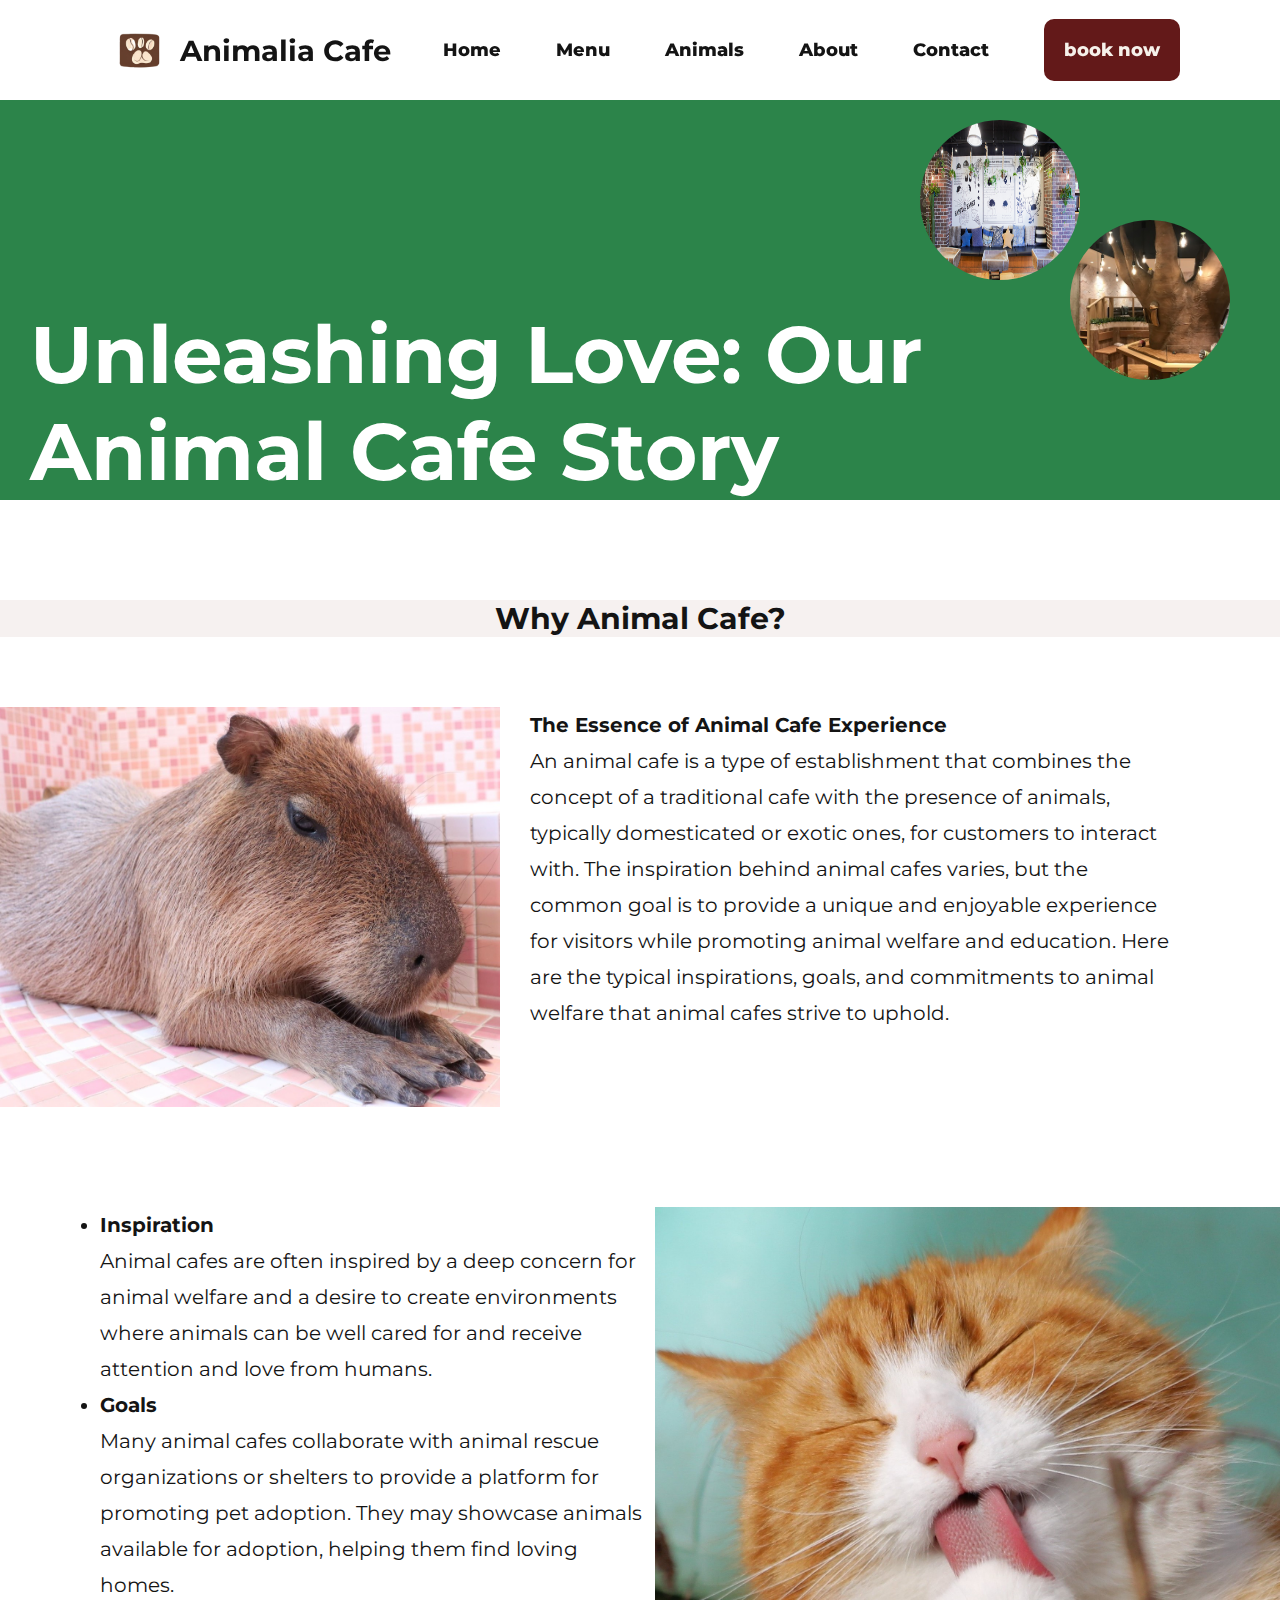
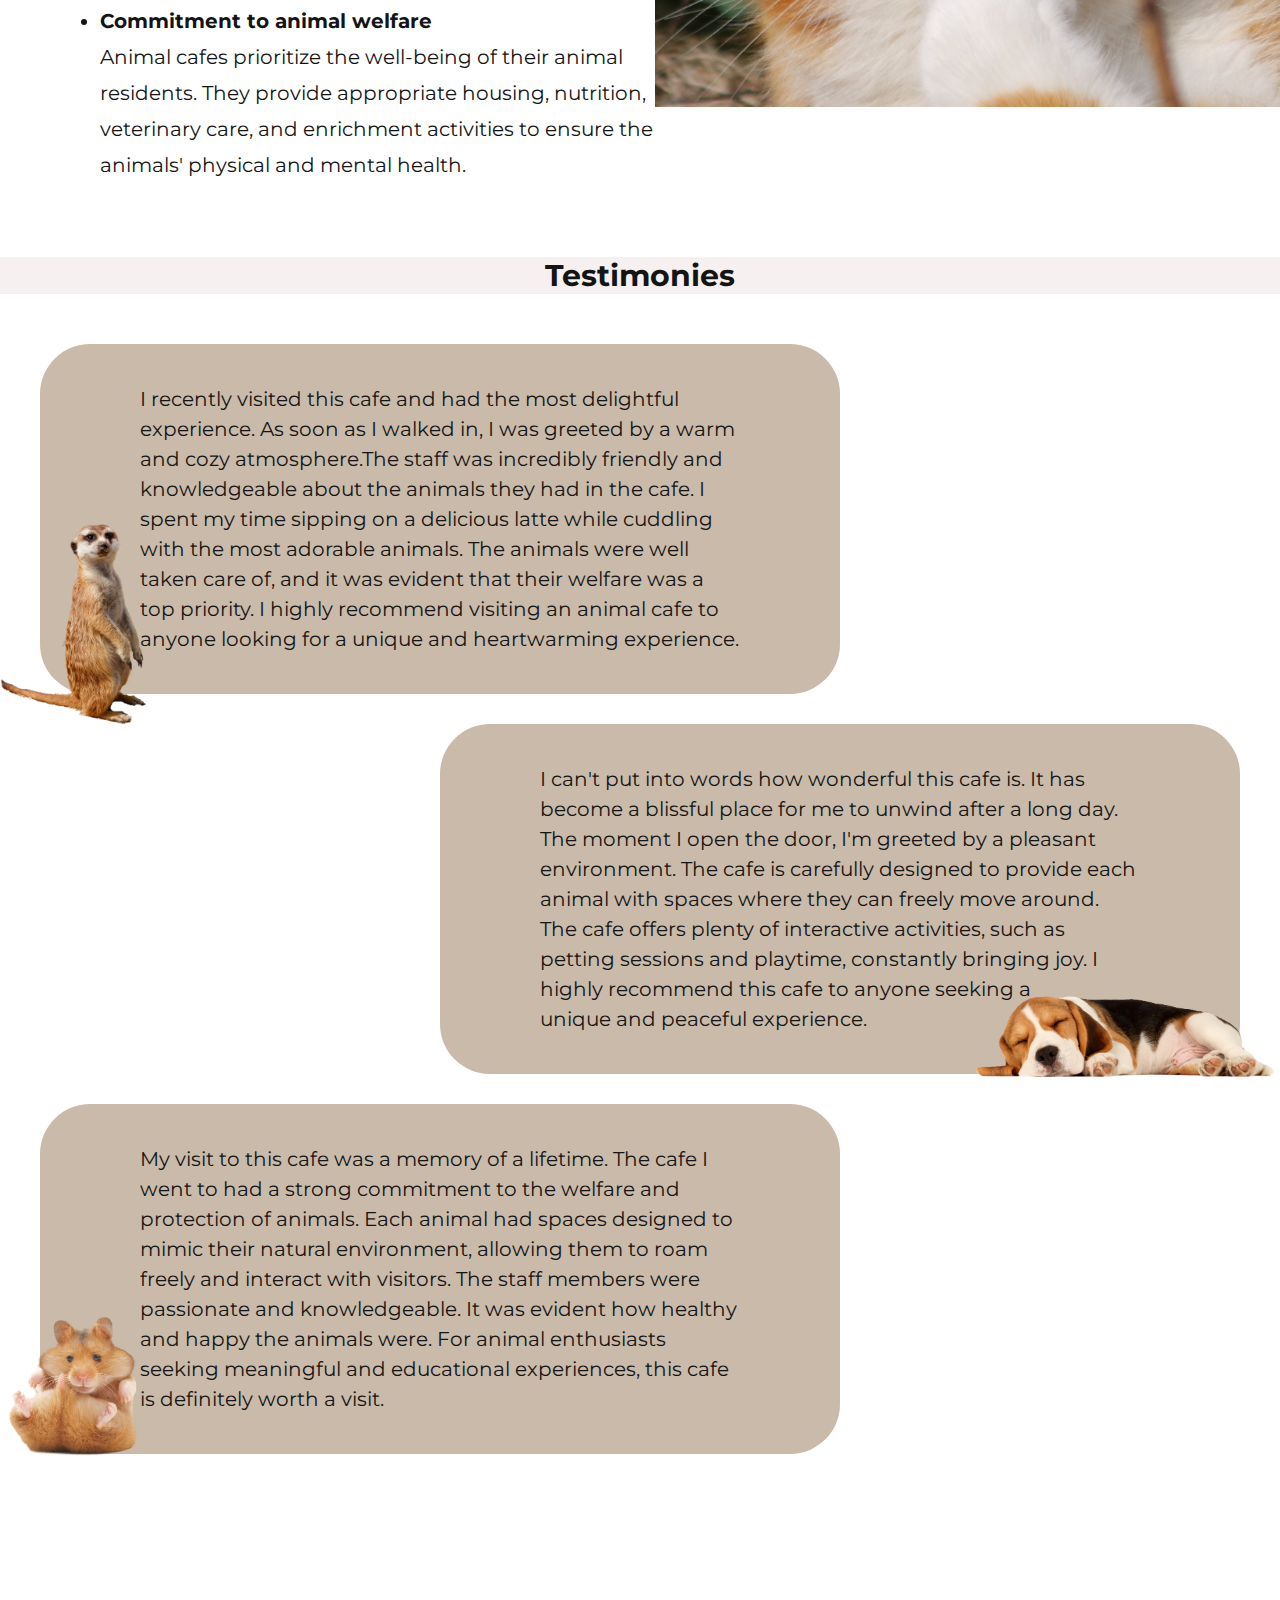
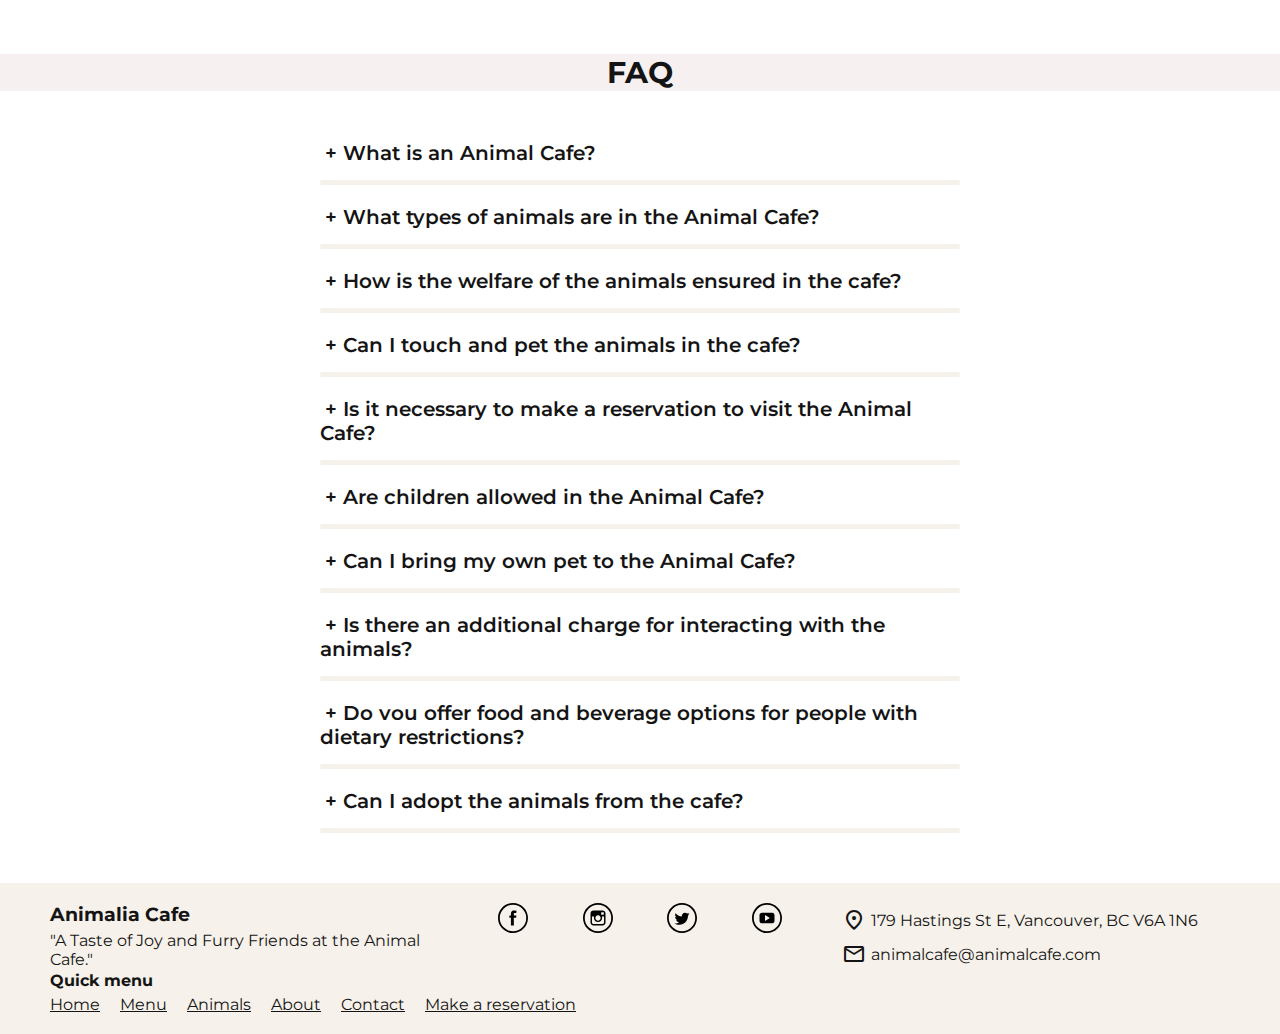
==== pages/about.html @ f8567a12 "Setting up repo" ====
<!DOCTYPE html>
<html lang="en">

<head>
    <meta charset="UTF-8">
    <meta http-equiv="X-UA-Compatible" content="IE=edge">
    <meta name="viewport" content="width=device-width, initial-scale=1.0">
    <title>Animal Cafe</title>
    <link rel="stylesheet" href="../css/styles.css">
    <link rel="icon" href="../imgs/iconlogo.png">
    <link rel="stylesheet"
        href="https://fonts.googleapis.com/css2?family=Material+Symbols+Outlined:opsz,wght,FILL,GRAD@20..48,100..700,0..1,-50..200" />
</head>

<body>
    <!-- MENU -->
    <nav>
        <div class="menu-container">
            <div class="menu-logo">
                <img class="logo-icon" src="../imgs/iconlogo.png">
                <h3>Animalia Cafe</h3>
            </div>
            <div class="menu-list">
                <div class="menu-item" id="menu-1"><a href="../index.html">Home</a></div>
                <div class="menu-item" id="menu-2"><a href="menu.html">Menu</a></div>
                <div class="menu-item" id="menu-2"><a href="animals.html">Animals</a></div>
                <div class="menu-item" id="menu-3"><a href="about.html">About</a></div>
                <div class="menu-item" id="menu-4"><a href="contact.html">Contact</a></div>
                <div class="menu-item" id="menu-5"><a href="contact.html">book now</a></div>
            </div>
        </div>
    </nav>
    <!-- ABOUT HEADER-->
    <section class="header-container">
        <h1 class="about-title">Unleashing Love: Our Animal Cafe Story</h1>
        <img class="banner-img left" src="../imgs/place1.jpg" alt="This is a picture of an our cafe's room to interact with dogs, cats, and rabbits.">
        <img class="banner-img right" src="../imgs/place2.jpg" alt="this is a picture of another our cafe's room to interact with other animals like birds.">
    </section>

    <h3 class="story-title">Why Animal Cafe?</h3>
    <article class="story-container con1">
        <img class="story-img img1" src="../imgs/capybara-story.jpg" alt="This is a picture of a relaxed capybara in pink-colored room.">
        <p class="story-text text1">
            <strong> The Essence of Animal Cafe Experience</strong><br>
            An animal cafe is a type of establishment that combines the concept of a traditional cafe
            with the presence of animals, typically domesticated or exotic ones, for customers to
            interact with. The inspiration behind animal cafes varies, but the common goal is
            to provide a unique and enjoyable experience for visitors while promoting animal
            welfare and education. Here are the typical inspirations, goals, and commitments
            to animal welfare that animal cafes strive to uphold.
        </p>
    </article>
    <article class="story-container con2">
        <ul class="story-text text2">
            <li><strong>Inspiration</strong><br>
            Animal cafes are often inspired by a deep concern for animal
            welfare and a desire to create environments where animals can be well cared
            for and receive attention and love from humans.</li>
            <li><strong>Goals</strong><br>
            Many animal cafes collaborate with animal rescue
            organizations or shelters to provide a platform for promoting pet adoption.
            They may showcase animals available for adoption, helping them find loving homes.</li>
            <li><strong>Commitment to animal welfare</strong><br>
            Animal cafes prioritize the well-being of
            their animal residents. They provide appropriate housing, nutrition, veterinary
            care, and enrichment activities to ensure the animals' physical and mental health.</li>
        </ul>
        <img class="story-img img2" src="../imgs/cat-story.jpg" alt="This is a picture of a grooming cat.">
    </article>
    <!-- TESTIMONIES -->
    <h3 class="testimonies-title">Testimonies</h3>
    <section class="testimonies-container">
        <article class="testimonies left">
            <p>I recently visited this cafe and had the most delightful experience.
            As soon as I walked in, I was greeted by a warm and cozy atmosphere.The staff was incredibly
            friendly and knowledgeable about the animals they had in the cafe. I spent my time
            sipping on a delicious latte while cuddling with the most adorable animals.
            The animals were well taken care of, and it was evident that their welfare was a top priority.
            I highly recommend visiting an animal cafe to anyone looking for a unique and heartwarming experience.</p>
            <img src="../imgs/meerkat.png" class="animalspngs left" alt="This is an icon of a standing meerkat.">
        </article>
        <article class="testimonies right">
            <p>I can't put into words how wonderful this cafe is. It has become a blissful place for me to unwind 
            after a long day. The moment I open the door, I'm greeted by a pleasant environment. 
            The cafe is carefully designed to provide each animal with spaces where they can freely move around. 
            The cafe offers plenty of interactive activities, such as petting sessions and playtime, constantly 
            bringing joy. I highly recommend this cafe to anyone seeking a <br>unique and peaceful experience.</p>
            <img src="../imgs/beagle.png" class="animalspngs right" alt="This is an icon of a sleeping beagle.">
        </article>
        <article class="testimonies left">
            <p>My visit to this cafe was a memory of a lifetime. The cafe I went to had a strong commitment 
            to the welfare and protection of animals. Each animal had spaces designed to mimic their natural 
            environment, allowing them to roam freely and interact with visitors. The staff members were 
            passionate and knowledgeable. It was evident how healthy and happy the animals were. 
            For animal enthusiasts seeking meaningful and educational experiences, this cafe is definitely 
            worth a visit.</p>
            <img src="../imgs/hamster.png" class="animalspngs left" alt="This is an icon of a sitting hamster.">
        </article>
    </section>
    <!-- FAQ -->
    <h3 class="testimonies-title">FAQ</h3>
    <section class="faq-container">
        <div class="faq">
            <input class="faq-checkbox" type="checkbox" id="faq1">
            <label for="faq1" class="question">+ What is an Animal Cafe?</label>
            <div class="answer">
                <p>An Animal Cafe is a unique place where customers can enjoy food and drinks while interacting with animals in a safe and controlled environment.</p>
            </div>
        </div>
        <div class="faq">
            <input class="faq-checkbox" type="checkbox" id="faq2">
            <label for="faq2" class="question">+ What types of animals are in the Animal Cafe?</label>
            <div class="answer">
                <p>At the Animal Cafe, you can find a variety of charming animals, such as rabbits, dogs, cats, goats, and other furry and feathered companions.</p>
            </div>
        </div>
        <div class="faq">
            <input class="faq-checkbox" type="checkbox" id="faq3">
            <label for="faq3" class="question">+ How is the welfare of the animals ensured in the cafe?</label>
            <div class="answer">
                <p>We deeply care about the welfare of our resident animals. We have trained staff and follow strict guidelines to ensure they receive proper veterinary care, a balanced diet, and comfortable spaces to play and rest.</p>
            </div>
        </div>  
        <div class="faq">
            <input class="faq-checkbox" type="checkbox" id="faq4">
            <label for="faq4" class="question">+ Can I touch and pet the animals in the cafe?</label>
            <div class="answer">
                <p>Yes, we encourage our visitors to interact and enjoy contact with the animals in the cafe. However, proper behavior guidelines must always be followed to ensure the safety and well-being of the animals.</p>
            </div>
        </div>  
        <div class="faq">
            <input class="faq-checkbox" type="checkbox" id="faq5">
            <label for="faq5" class="question">+ Is it necessary to make a reservation to visit the Animal Cafe?</label>
            <div class="answer">
                <p>Although it is not mandatory to make a reservation, it is recommended, especially during peak periods. Reservations help us ensure there is enough space and time for all visitors to enjoy the experience.</p>
            </div>
        </div>  
        <div class="faq">
            <input class="faq-checkbox" type="checkbox" id="faq6">
            <label for="faq6" class="question">+ Are children allowed in the Animal Cafe?</label>
            <div class="answer">
                <p>Yes, children are welcome in the Animal Cafe. However, they must be supervised at all times to ensure they interact safely and respectfully with the animals.</p>
            </div>
        </div>   
        <div class="faq">
            <input class="faq-checkbox" type="checkbox" id="faq7">
            <label for="faq7" class="question">+ Can I bring my own pet to the Animal Cafe?</label>
            <div class="answer">
                <p>For the safety and well-being of our resident animals, additional pets are not allowed in the cafe. We want to ensure a comfortable and secure environment for all animals and visitors.</p>
            </div>
        </div>  
        <div class="faq">
            <input class="faq-checkbox" type="checkbox" id="faq8">
            <label for="faq8" class="question">+ Is there an additional charge for interacting with the animals?</label>
            <div class="answer">
                <p>No, the interaction with the animals is included in the overall cafe experience. However, some special activities may have an additional cost, such as animal training workshops or themed events.</p>
            </div>
        </div>  
        <div class="faq">
            <input class="faq-checkbox" type="checkbox" id="faq9">
            <label for="faq9" class="question">+ Do you offer food and beverage options for people with dietary restrictions?</label>
            <div class="answer">
                <p>Yes, we have food and beverage options that cater to various dietary restrictions, such as vegetarian, vegan, and gluten-free options. Let us know about your needs, and we will do our best to accommodate them.</p>
            </div>
        </div>  
        <div class="faq">
            <input class="faq-checkbox" type="checkbox" id="faq10">
            <label for="faq10" class="question">+ Can I adopt the animals from the cafe?</label>
            <div class="answer">
                <p>The adoption of the cafe's resident animals is not allowed. However, we can provide you with information about local shelters and animal rescue organizations if you're interested in adopting a pet.</p>
            </div>
        </div>  
    </section>
    <!-- FOOTER -->
    <footer>
        <div class="footer-container">
            <div class="footer-logo">
                <h3>Animalia Cafe</h3>
                <p>"A Taste of Joy and Furry Friends at the Animal Cafe."</p>
            </div>
            <div class="social-media">
                <a href="facebook.com"><img class="footer-img" src="../imgs/facebook-svgrepo-com.svg" alt="facebook icon"></a>
                <a href="instagram.com"><img class="footer-img" src="../imgs/instagram-svgrepo-com.svg" alt="instagram icon"></a>
                <a href="twitter.com"><img class="footer-img" src="../imgs/twitter-svgrepo-com.svg" alt="twitter icon"></a>
                <a href="youtube.com"><img class="footer-img" src="../imgs/youtube-svgrepo-com.svg" alt="youtube icon"></a>
            </div>
            <div class="contact-info">
                <div class="contact-item">
                    <span class="material-symbols-outlined">location_on</span>
                    <p>179 Hastings St E, Vancouver, BC V6A 1N6</p>
                </div>
                <div class="contact-item">
                    <span class="material-symbols-outlined">mail</span>
                    <p>animalcafe@animalcafe.com</p>
                </div>
            </div>
        </div>
        <div class="footer-2-container">
            <div class="footer-2">
                <h4 class="quick-menu">Quick menu</h4>
                <div class="short-menu">
                    <div class="short-item" id="short-1"><a class="footer-a" href="../index.html">Home</a></div>
                    <div class="short-item" id="short-2"><a class="footer-a" href="menu.html">Menu</a></div>
                    <div class="short-item" id="short-3"><a class="footer-a" href="animals.html">Animals</a></div>
                    <div class="short-item" id="short-4"><a class="footer-a" href="about.html">About</a></div>
                    <div class="short-item" id="short-5"><a class="footer-a" href="contact.html">Contact</a></div>
                    <div class="short-item" id="short-6"><a class="footer-a" href="contact.html">Make a reservation</a></div>
                </div>
            </div>
            <div class="footer-map">
                <!-- <iframe
                    src="https://www.google.com/maps/embed?pb=!1m14!1m12!1m3!1d6944.434700519865!2d-123.10867985816292!3d49.280388303504374!2m3!1f0!2f0!3f0!3m2!1i1024!2i768!4f13.1!5e0!3m2!1ses!2sca!4v1685340251010!5m2!1ses!2sca"
                    width="400" height="300" style="border:0;" allowfullscreen="" loading="lazy"
                    referrerpolicy="no-referrer-when-downgrade"></iframe> -->
            </div>
        </div>
    </footer>
</body>

</html>
---- css/styles.css ----
@import url('https://fonts.googleapis.com/css2?family=Montserrat:ital,wght@0,100;0,200;0,300;0,400;0,500;0,600;0,700;0,800;0,900;1,100;1,200;1,300;1,400;1,500;1,600;1,700;1,800;1,900&display=swap');

* {
    margin: 0;
    padding: 0;
    box-sizing: border-box;
    font-family: 'Montserrat', sans-serif;
}

body {
    background-color: white; /*#223D3C*/
    color: #141414;
}
/* MENU */
nav {
    font-weight: 800;
    font-size: 18px;
    width: 100%;
    padding: 10px 100px 10px 100px;
    position: sticky;
    top: 0px;
    background-color: rgba(255, 255, 255, 0.9);
    z-index: 1;
}

a {
    text-decoration: none;
    color: #141414;
}

.menu-container {
    display: flex;
    justify-content: space-between;
    align-items: center;
    flex-wrap: wrap;
    position: sticky;
}

.menu-logo {
    display: flex;
    align-items: center;
    font-size: 25px;
    font-weight: 500;
}

.menu-item {
    cursor: pointer;
}

.logo-icon {
    width: 80px;
}

.menu-list {
    display: flex;
    justify-content: space-evenly;
    align-items: center;
    flex-wrap: wrap;
    gap: 55px;
}

#menu-5 a {
    color: #f6f1ea;
}

#menu-5 {
    background-color: #631919;
    color: #f6f1ea;
    padding: 20px;
    border-radius: 10px;
}
/* -----------------------------------HOMEPAGE-------------------------------------------- */
/* HEROBANNER */
.herobanner-container {
    display: flex;
    justify-content: center;
    padding-top: 40px;
    padding-bottom: 40px;
    background-color: #2C844A;
}
.herobanner {
    display: flex;    
    justify-content: space-around;
    flex-direction: row;
    width: 90%;
}

.herobanner-text {
    display: flex;
    flex-direction: column;
    justify-content: flex-start;
    font-size: 5vh;
    gap: 50px;
    padding: 0px 100px;
    color: #efefef;
}

.herobanner-title.herobanner-subtitle {
    color: #dec6c6;
    font-size: 1.2em;
}

.herobanner-subtitle {
    font-size: 1em;
}

.herobanner-button {
    display: flex;
    background-color: #ffffff;
    color: #141414;
    font-size: 20px;
    font-weight: 800;
    width: 300px;
    height: 55px;
    border-radius: 5px;
    justify-content: center;
    align-items: center;
}

.herobannerimg {
    max-width: 500px;
}
/* TEAM */
.team-container {
    display: flex;
    justify-content: space-evenly;
    flex-direction: column;
    align-items: center;
    gap: 20px;
}

.team {
    display: flex;
    flex-wrap: wrap;
    justify-content: center;
    gap: 50px;
}

.team-item {
    display: flex;
    flex-direction: column;
    align-items: center;
    justify-content: space-between;
    gap: 10px;
    background-color: #ffffff;
    padding-bottom: 10px;
    width: 15%;
    text-align: center;
    box-shadow: 4px 4px 10px 0px rgba(0,0,0,0.1);
}

.team-img {
    width: 100%;
}

.team-button {
    display: flex;
    background-color: #2C844A;
    color: #f6f1ea;
    font-size: 15px;
    font-weight: 700;
    width: 150px;
    height: 40px;
    border-radius: 40px;
    justify-content: center;
    align-items: center;
}

.team-space {
    margin: 40px auto;
    width: 50%;
}

/* HOME/ABOUT */
.homeabout-container {
    display: flex;
    justify-content: space-evenly;
    margin-top: 40px;
}

.homeabout-text {
    display: flex;
    flex-direction: column;
    justify-content: center;
    gap: 20px;
    width: 700px;
}

.homeabout-p {
    font-size: 20px;
    line-height: 1.8;
}

.homeabout-button {
    display: flex;
    background-color: #2C844A;
    color: #f6f1ea;
    font-size: 15px;
    font-weight: 700;
    width: 150px;
    height: 40px;
    border-radius: 40px;
    justify-content: center;
    align-items: center;
    align-self: flex-end;
}

.homeabout-img {
    width: 30%;
}

/* REVIEWS */
.highlight-container {
    display: flex;
    justify-content: space-evenly;
    flex-direction: column;
    align-items: center;
    gap: 10px;
    position: relative;
    margin-top: 50px;
    padding: 30px;
    background-color: #f6f1ea;
}

.highlight {
    display: flex;
    flex-wrap: nowrap;
    justify-content: space-around;
}

.highlight-item {
    display: flex;
    flex-direction: column;
    align-items: center;
    gap: 10px;
    flex: 2;
    line-height: 1.6;
    padding: 10px;
    margin: 10px 50px 0px 50px;
    max-width: 200px;
}

.highlight-img {
    width: 200px;
    height: 200px;
    object-fit: cover;
    border-radius: 50%;
}

.highlight-name {
    text-align: center;
}

.highlight-button {
    display: flex;
    justify-content: center;
    align-items: center;
    background-color: #2C844A;
    color: #f6f1ea;
    font-size: 15px;
    font-weight: 700;
    width: 150px;
    height: 40px;
    border-radius: 40px;
    position: relative;
    top: 50px;
}

.highlight-space {
    margin: 40px auto;
    width: 50%;
}

/* RESERVATION */
.reserv-container {
    display: flex;
    justify-content: space-evenly;
    flex-direction: row-reverse;
    margin: 50px 60px;
}

.reserv-text {
    display: flex;
    flex-direction: column;
    justify-content: center;
    gap: 20px;
    width: 700px;
}

.reserv-p {
    font-size: 20px;
    line-height: 1.8;
}

.reserv-button {
    display: flex;
    background-color: #2C844A;
    color: #f6f1ea;
    font-size: 16px;
    font-weight: 700;
    width: 210px;
    height: 45px;
    border-radius: 5px;
    justify-content: center;
    align-items: center;
    align-self: flex-end;
}

.reserv-img {
    width: 400px;
    height: 400px;
    object-fit: cover;
    border-radius: 50%;
}

/* ------------------------------------MENU---------------------------------------------- */
/* HEROBANNER */
.menu-banner-container {
    display: flex;
    justify-content: space-evenly;
    margin-bottom: 50px;
    gap: 10px;
    margin: 5px 80px;
    padding: 30px 0px;
}

.menu-banner-text-container {
    display: flex;
    flex-direction: column;
    justify-content: space-evenly;
    gap: 10px;
    flex: 1;
    padding-right: 50px;
}

.menu-banner-product-container {
    align-self: flex-end;
    text-align: center;
    background-color: rgb(44,132,74);
    background: linear-gradient(0deg, rgba(44,132,74,1) 0%, rgba(44,132,74,0.8072478991596639) 34%, rgba(255,255,255,1) 100%);
    border-radius: 50%;
    flex: 2;
    margin-right: 20px;
}

.menu-banner-categories {
    display: flex;
    flex-direction: column;
    justify-content: space-evenly;
    gap: 50px;
    flex: 1;
}

.banner-product-img {
    width: 350px;
}

.menu-banner-categories-side {
    display: flex;
    align-items: center;
    justify-content: flex-start;
    gap: 20px;
}

.banner-categories-img {
    width: 100px;
    height: 100px;
    object-fit: cover;
    border-radius: 50%;
}

.banner-categories-text {
    display: flex;
    flex-direction: column;
}

/* PRODUCTS LIST */
.menu-product-container {
    display: flex;
    flex-direction: column;
    gap: 70px;
    padding: 60px 10px;
}
.menu-product {
    display: flex;
    flex-direction: column;
}
.product-container {
    display: flex;
    justify-content: space-evenly;
    flex-wrap: wrap;
}

.product {
    position: relative;
    background-color: white;
    border-radius: 30px;
    text-align: center;
    width: 200px;
    box-shadow: 5px 5px 10px 0px rgba(0,0,0,0.1);
}

.product-text {
    display: flex;
    flex-direction: column;
    gap: 5px;
    position: relative;
    bottom: 25px;
}

.product-img {
    position: relative;
    width: 150px;
    height: 150px;
    object-fit: cover;
    border-radius: 50%;
    bottom: 50px;
}

.menu-title {
    text-align: center;
}

/* -----------------------------------ANIMALS-------------------------------------------- */
.header-animals-container{
    display: flex;
    align-items: center;
    justify-content: center;
    flex-flow: column;
    height: 300px;
    background-color: #2C844A;
}

.header-animals{
    background-color: #664833;
    padding: 5px 20px 5px;
    border-radius: 10px;
    font-size: 20px;
}

.animals-menu {
    color:#f6f1f0;
    padding: 0px 20px;
}

.header-animals-tytle{
    color:#f6f1f0;
    padding: 30px;
    font-size: 50px;
}

.animalsname{
    padding: 20px;
    font-size: 40px;
    text-align: center;
}

.animals-container{
    display: flex;
    flex-wrap: wrap;
    margin: 0 10px;
    gap: 50px 0px;
    padding-bottom: 100px;
    align-items: center;
    justify-content: center;
}

.animals-picture{
    width: 240px;
    height: 260px;
    border-radius: 60px 0px 0px 60px;
    object-fit: cover;
    padding-left: 15px;
}

.animals-profile{
    width: 200px;
    height: 260px;
    line-height: 24px;
    border-radius: 0px 50px 50px 0px;
    background-color: #e6dbcb;
    text-align: center;
    padding: 5px;
}

/* -----------------------------------ABOUT-------------------------------------------- */
.header-container {
    display: flex;
    height: 400px;
    background-color: #2C844A;
    color: white;
}

.about-title {
    align-self: end;
    font-size: 110px;
    margin-left:30px;
    margin-right:-50px;
    font-size: 5em;
}

.banner-img {
    height: 160px;
    width: 160px;
    border-radius: 80px;
}

.banner-img.left {
    margin: 20px -10px 0px -30px;
}

.banner-img.right{
    align-self: center;
    margin-right: 50px;
}

.story-title {
    text-align: center;
    margin-bottom: 20px;
    margin-top: 100px;
    font-size: 30px;
    background-color: #f6f1f0;
 }

.story-container {
    display: flex;
    justify-content: center;
    padding: 50px 0px;
} 

.story-text.text1 {
    margin-right: 100px;
    line-height: 1.8;
}

.story-text.text2 {
    margin-left: 100px;
    line-height: 1.8;
}

.story-img {
    height: 400px;
}

.story-img.img1 {
    margin-right: auto;
}

.story-img.img2 {
    height: 500px;
    margin-left: auto;
}

.story-text {
    width: 650px;
    height: 400px;
    font-size: 20px;
    line-height: 30px;
}


/* TESTIMONIES */
.testimonies-title {
    text-align: center;
    margin-top: 100px;
    margin-bottom: 20px;
    font-size: 30px;
    background-color: #f6f1f0;
 }

.testimonies-container{
    display: flex;
    justify-content: center;
    align-items: center;
    flex-direction: column;
    padding-top: 30px;
    padding-bottom: 100px;
    gap: 30px;
}

.testimonies{
    position: relative;
    width: 800px;
    height: 350px;
    border-radius: 50px;
    background-color: #c9baaa;
    font-size: 20px;
    padding: 40px 100px 40px;
    line-height: 1.5;

}

.testimonies.left{
    margin-left: -400px;
}

.testimonies.right{
    margin-left: 400px;
}

.animalspngs{
    position: absolute;
}

.animalspngs.left{
    height: 200px;
    left: -65px;
    bottom: -30px;
}

.animalspngs.right{
    height: 150px;
    bottom: -15px;
    right: -50px;
}
/* -----------------------------------CONTACT-------------------------------------------- */
.contact-container {
    display: flex;
    gap: 50px;
    margin: 30px 60px;
}

.contact-list {
    display: flex;
    flex-direction: column;
    flex: 1;
    gap: 5px;
}

.contact-list-item {
    display: flex;
    align-items: center;
}

.contact-text {
    padding-left: 35px;
}

.contact-form-container {
    flex: 4;
    background-color: #f6f1ea;
    padding: 15px 30px;
    border-radius: 30px;
}

.contact-form {
    display: flex;
    flex-direction: column;
    gap: 30px;
    margin-top: 25px;
}

.form-input {
    border: none;
    resize: none;
    height: 50px;
    background-color: #f6f1ea;
    border: 1px solid;
    border-radius: 5px;
}

.form-input::placeholder {
    padding-left: 5px;
}

.form-textarea{
    margin-top: 13px;
    height: 100px;
}

.form-input::placeholder {
    padding-top: 8px;
}

.form-button {
    border: none;
    border-radius: 12px;
    cursor: pointer;
}

.map {
    width: 100%;
    margin: 10px 0px 30px 0px;
}
/* FOOTER */
.footer-container {
    display: flex;
    justify-content: center;
    flex-wrap: wrap;
    padding: 20px 50px 0px 50px;
    background-color: #f6f1ea;
}

.footer-logo {
    display: flex;
    flex-direction: column;
    flex: 1;
    gap: 5px;
}

.social-media {
    display: flex;
    justify-content: space-evenly;
    flex-wrap: wrap;
    flex: 1;
}

.footer-img {
    width: 30px;
}

.contact-info {
    display: flex;
    flex: 1;
    flex-direction: column;
}

.contact-item {
    display: flex;
    align-items: center;
}

.material-symbols-outlined {
    padding: 5px;
}

.footer-2-container {
    display: flex;
    justify-content: space-between;
    flex-wrap: wrap;
    padding: 0px 50px 20px 50px;
    background-color: #f6f1ea;
}

.quick-menu {
    margin-bottom: 5px;
}

.footer-a {
    text-decoration: underline;
}

.short-menu {
    display: flex;
    justify-content: flex-start;
    flex-wrap: wrap;
    gap: 20px;
}

.footer-map {
    margin-right: 70px;
}

/* FAQ */

.faq-container {
    display: flex;
    flex-direction: column;
    gap: 10px;
    width: 50%;
    margin: 10px auto;
    padding: 30px 0px;
    font-size: 20px;
}

.faq-checkbox {
    display: none;
}

.question {
    cursor: pointer;
    background-color: white;
    border-radius: 10px;
    padding: 5px;
    font-weight: 600;
}

.answer {
    max-height: 0;
    overflow: hidden;
    transition: max-height 0.3s;
    margin-top: 15px;
    margin-bottom: 10px;
    padding-top: 5px;
    padding-right: 8px;
    padding-left: 8px;
    border-radius: 10px;
    background-color: #f6f1ea;
    line-height: 1.5;
}

.faq-checkbox:checked ~ .answer {
    max-height: 100px;
    padding: 5px 8px;
}
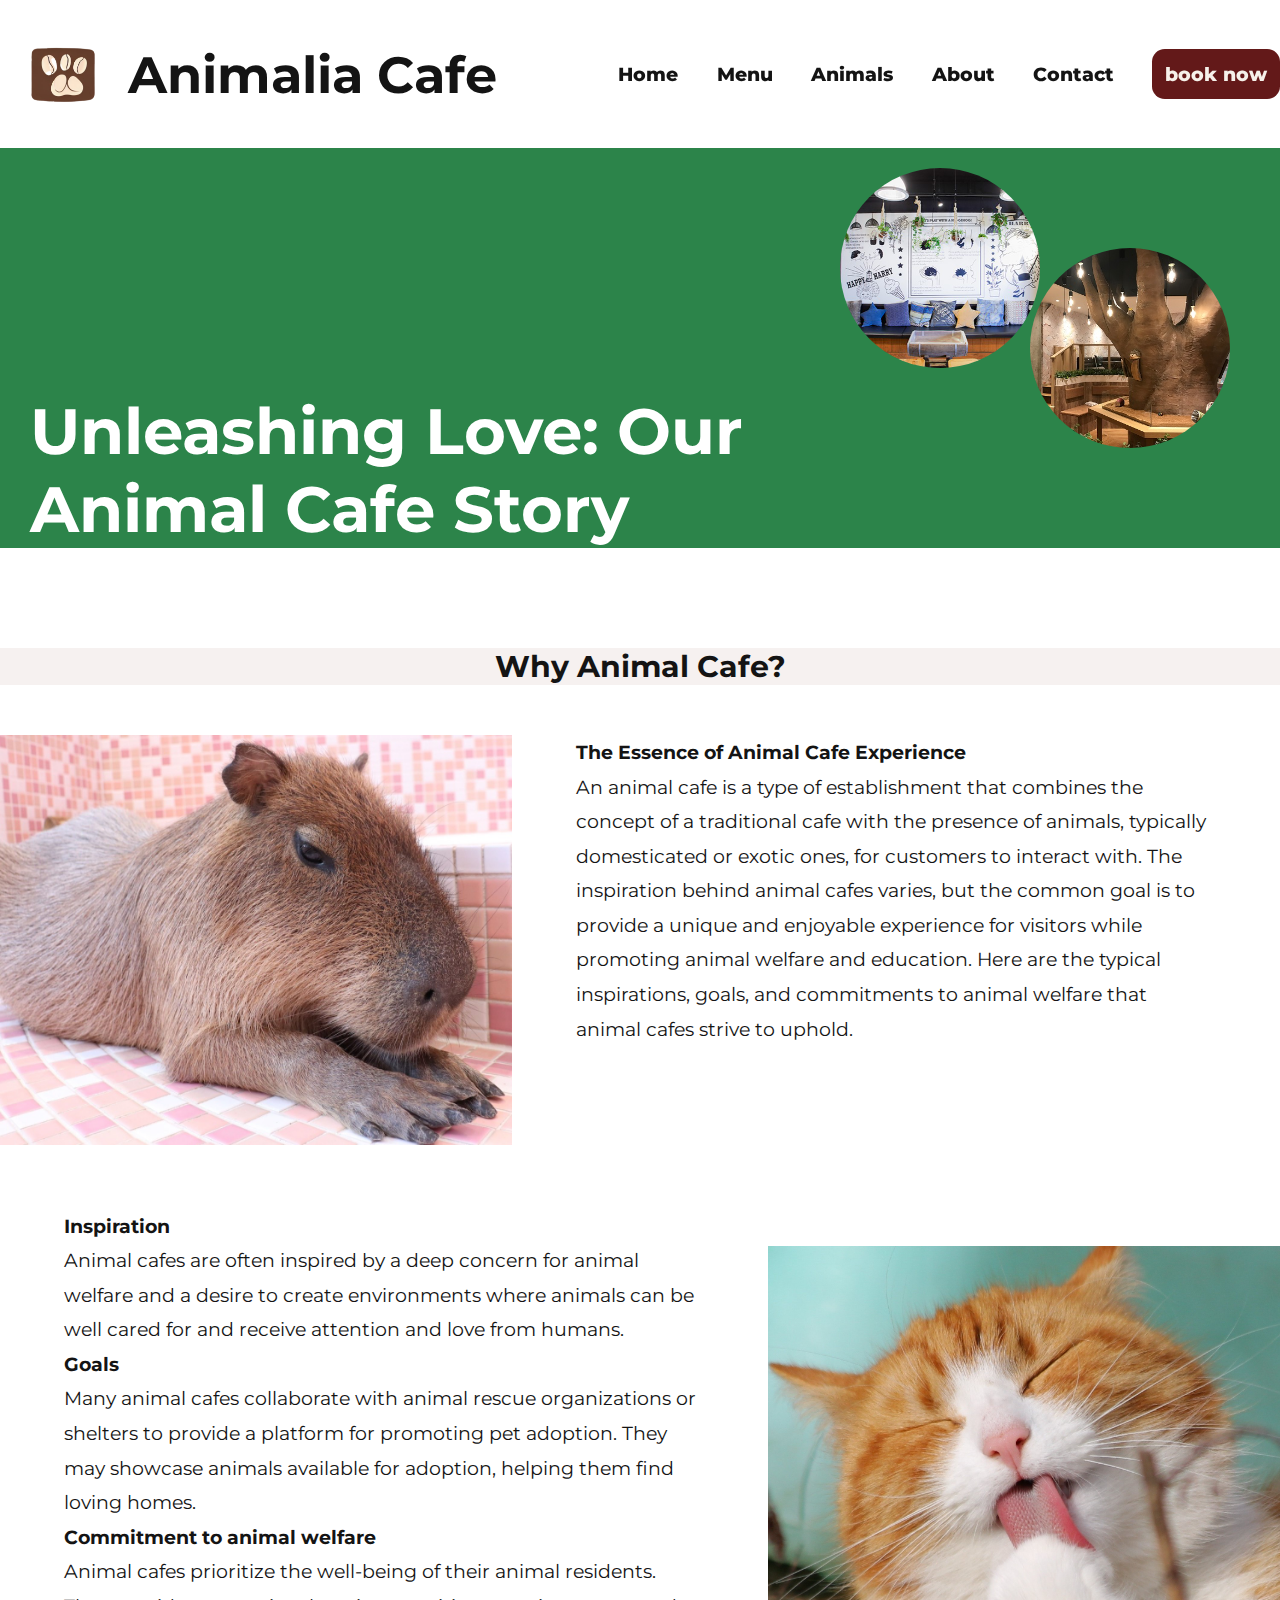
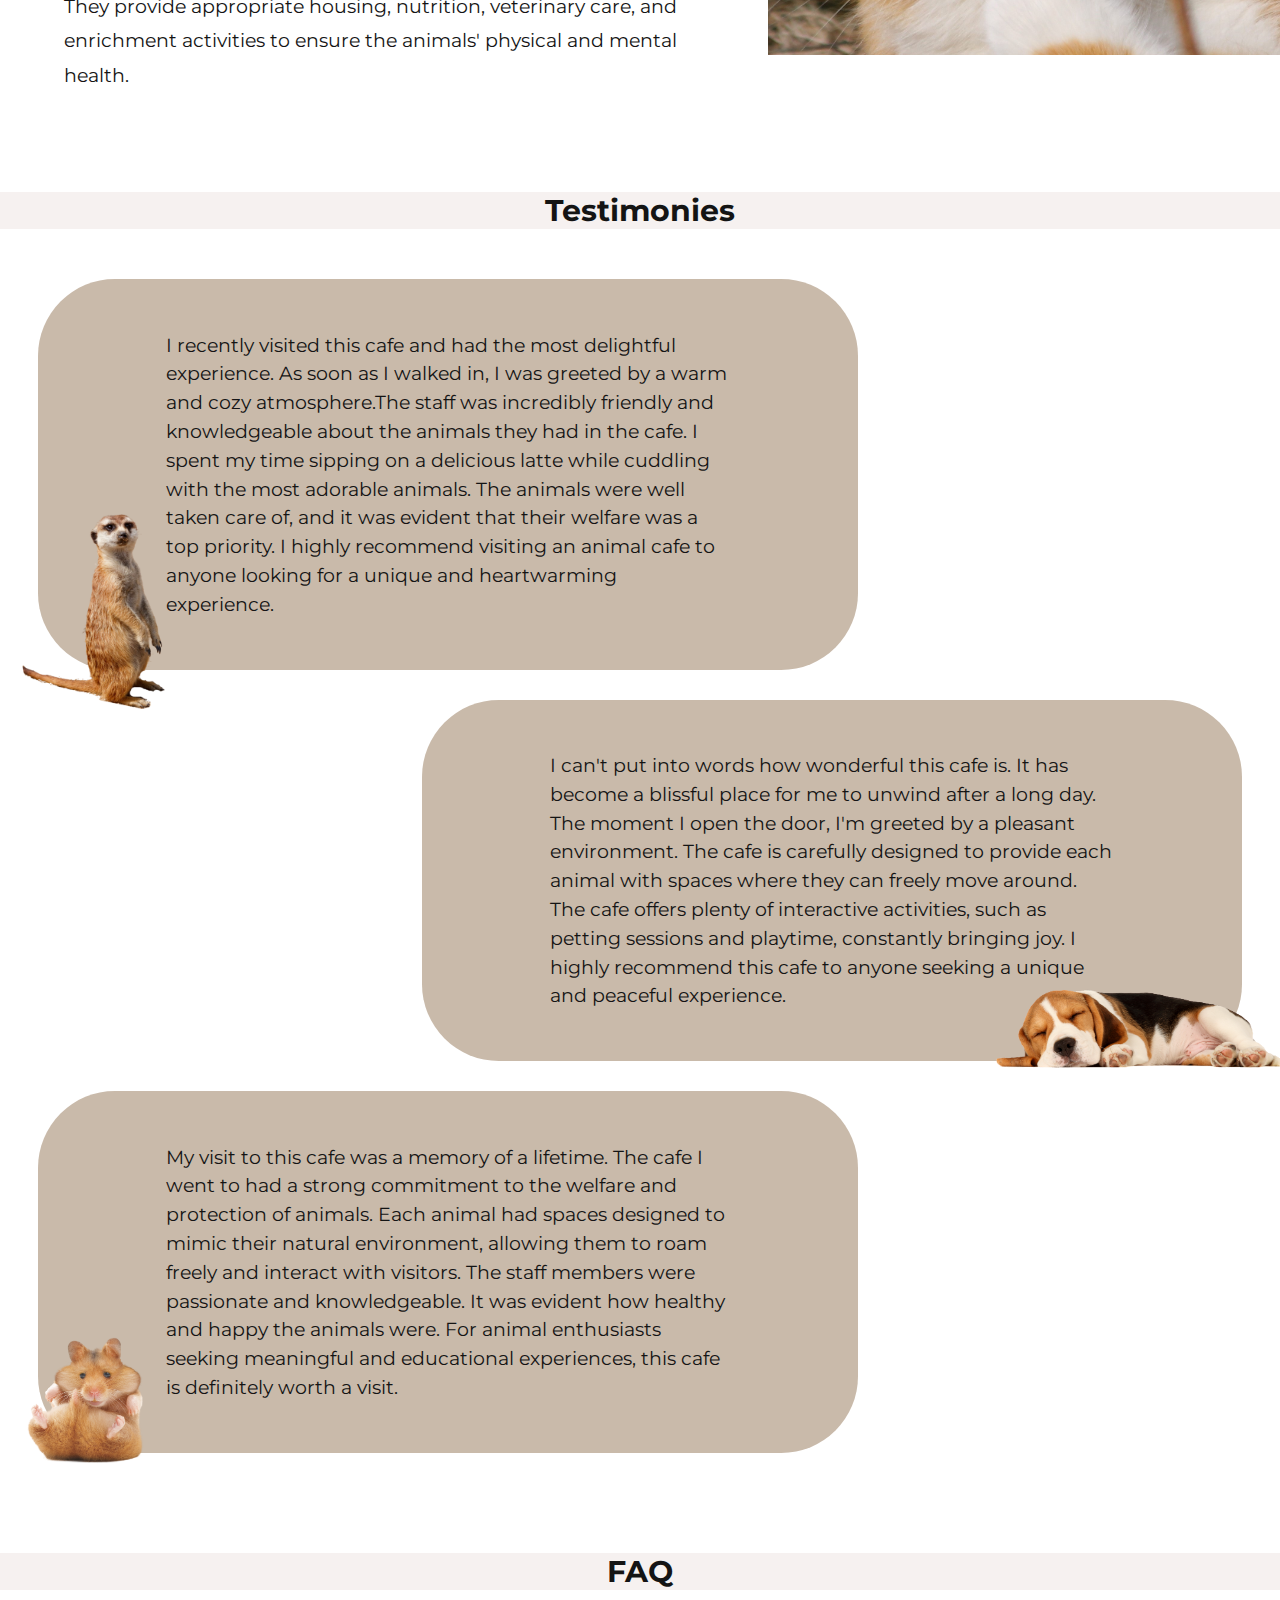
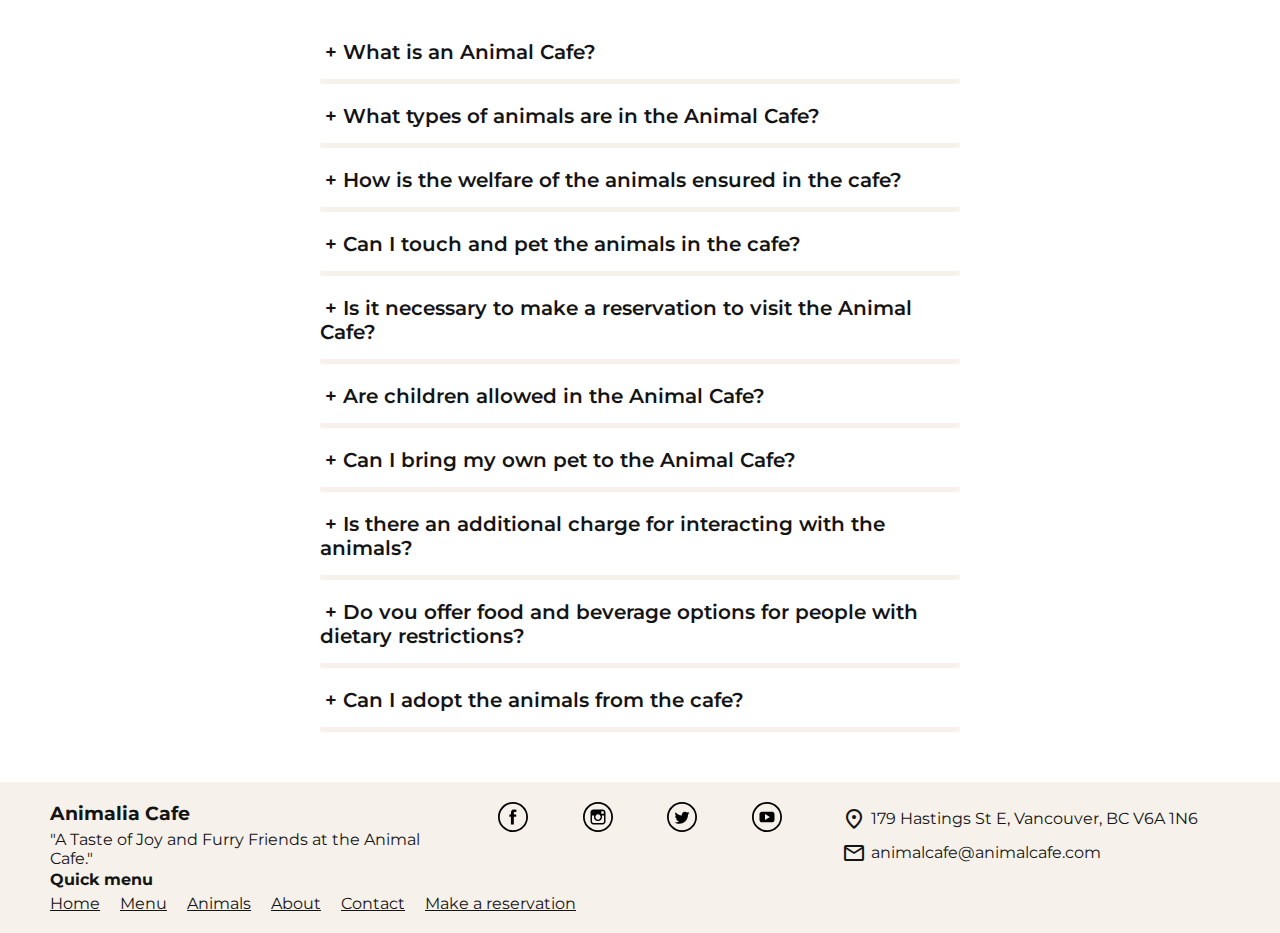
==== commit 0f8104b1: "edit animals.html&about.hmtl, make chinatsu.css, add some imgs" ====
--- a/pages/about.html
+++ b/pages/about.html
@@ -6,7 +6,7 @@
     <meta http-equiv="X-UA-Compatible" content="IE=edge">
     <meta name="viewport" content="width=device-width, initial-scale=1.0">
     <title>Animal Cafe</title>
-    <link rel="stylesheet" href="../css/styles.css">
+    <link rel="stylesheet" href="../css/chinatsu.css">
     <link rel="icon" href="../imgs/iconlogo.png">
     <link rel="stylesheet"
         href="https://fonts.googleapis.com/css2?family=Material+Symbols+Outlined:opsz,wght,FILL,GRAD@20..48,100..700,0..1,-50..200" />
@@ -18,7 +18,7 @@
         <div class="menu-container">
             <div class="menu-logo">
                 <img class="logo-icon" src="../imgs/iconlogo.png">
-                <h3>Animalia Cafe</h3>
+                <h1 class="cafename">Animalia Cafe</h1>
             </div>
             <div class="menu-list">
                 <div class="menu-item" id="menu-1"><a href="../index.html">Home</a></div>
@@ -28,19 +28,36 @@
                 <div class="menu-item" id="menu-4"><a href="contact.html">Contact</a></div>
                 <div class="menu-item" id="menu-5"><a href="contact.html">book now</a></div>
             </div>
+            <!--for mobile-->
+            <input type="checkbox" id="check">
+            <label for="check" class="menu-hamburger">
+                <img src="../imgs/menu-hamburger.svg" alt="" />
+            </label>
+            <div class="menu-list-mobile">
+                <div class="menu-item" id="menu-1"><a href="../index.html">Home</a></div>
+                <div class="menu-item" id="menu-2"><a href="menu.html">Menu</a></div>
+                <div class="menu-item" id="menu-2"><a href="animals.html">Animals</a></div>
+                <div class="menu-item" id="menu-3"><a href="about.html">About</a></div>
+                <div class="menu-item" id="menu-4"><a href="contact.html">Contact</a></div>
+                <div class="menu-item" id="menu-5"><a href="contact.html">book now</a></div>
+            </div>
         </div>
     </nav>
     <!-- ABOUT HEADER-->
     <section class="header-container">
         <h1 class="about-title">Unleashing Love: Our Animal Cafe Story</h1>
-        <img class="banner-img left" src="../imgs/place1.jpg" alt="This is a picture of an our cafe's room to interact with dogs, cats, and rabbits.">
-        <img class="banner-img right" src="../imgs/place2.jpg" alt="this is a picture of another our cafe's room to interact with other animals like birds.">
+        <img class="banner-img left" src="../imgs/place1.jpg"
+            alt="This is a picture of an our cafe's room to interact with dogs, cats, and rabbits.">
+        <img class="banner-img right" src="../imgs/place2.jpg"
+            alt="this is a picture of another our cafe's room to interact with other animals like birds.">
     </section>
 
-    <h3 class="story-title">Why Animal Cafe?</h3>
+    <!-- ABOUT STORY -->
+    <h3 class="about-subtitle">Why Animal Cafe?</h3>
     <article class="story-container con1">
-        <img class="story-img img1" src="../imgs/capybara-story.jpg" alt="This is a picture of a relaxed capybara in pink-colored room.">
-        <p class="story-text text1">
+        <img class="story-img img1" src="../imgs/capybara-story.jpg"
+            alt="This is a picture of a relaxed capybara in pink-colored room.">
+        <p class="story-text">
             <strong> The Essence of Animal Cafe Experience</strong><br>
             An animal cafe is a type of establishment that combines the concept of a traditional cafe
             with the presence of animals, typically domesticated or exotic ones, for customers to
@@ -50,126 +67,145 @@
             to animal welfare that animal cafes strive to uphold.
         </p>
     </article>
+
     <article class="story-container con2">
-        <ul class="story-text text2">
+        <ul class="story-text">
             <li><strong>Inspiration</strong><br>
-            Animal cafes are often inspired by a deep concern for animal
-            welfare and a desire to create environments where animals can be well cared
-            for and receive attention and love from humans.</li>
+                Animal cafes are often inspired by a deep concern for animal
+                welfare and a desire to create environments where animals can be well cared
+                for and receive attention and love from humans.</li>
             <li><strong>Goals</strong><br>
-            Many animal cafes collaborate with animal rescue
-            organizations or shelters to provide a platform for promoting pet adoption.
-            They may showcase animals available for adoption, helping them find loving homes.</li>
+                Many animal cafes collaborate with animal rescue
+                organizations or shelters to provide a platform for promoting pet adoption.
+                They may showcase animals available for adoption, helping them find loving homes.</li>
             <li><strong>Commitment to animal welfare</strong><br>
-            Animal cafes prioritize the well-being of
-            their animal residents. They provide appropriate housing, nutrition, veterinary
-            care, and enrichment activities to ensure the animals' physical and mental health.</li>
+                Animal cafes prioritize the well-being of
+                their animal residents. They provide appropriate housing, nutrition, veterinary
+                care, and enrichment activities to ensure the animals' physical and mental health.</li>
         </ul>
         <img class="story-img img2" src="../imgs/cat-story.jpg" alt="This is a picture of a grooming cat.">
     </article>
     <!-- TESTIMONIES -->
-    <h3 class="testimonies-title">Testimonies</h3>
+    <h3 class="about-subtitle">Testimonies</h3>
     <section class="testimonies-container">
         <article class="testimonies left">
             <p>I recently visited this cafe and had the most delightful experience.
-            As soon as I walked in, I was greeted by a warm and cozy atmosphere.The staff was incredibly
-            friendly and knowledgeable about the animals they had in the cafe. I spent my time
-            sipping on a delicious latte while cuddling with the most adorable animals.
-            The animals were well taken care of, and it was evident that their welfare was a top priority.
-            I highly recommend visiting an animal cafe to anyone looking for a unique and heartwarming experience.</p>
-            <img src="../imgs/meerkat.png" class="animalspngs left" alt="This is an icon of a standing meerkat.">
+                As soon as I walked in, I was greeted by a warm and cozy atmosphere.The staff was incredibly
+                friendly and knowledgeable about the animals they had in the cafe. I spent my time
+                sipping on a delicious latte while cuddling with the most adorable animals.
+                The animals were well taken care of, and it was evident that their welfare was a top priority.
+                I highly recommend visiting an animal cafe to anyone looking for a unique and heartwarming experience.
+            </p>
+            <img src="../imgs/meerkat.png" class="animalspngs one" alt="This is an icon of a standing meerkat.">
         </article>
         <article class="testimonies right">
-            <p>I can't put into words how wonderful this cafe is. It has become a blissful place for me to unwind 
-            after a long day. The moment I open the door, I'm greeted by a pleasant environment. 
-            The cafe is carefully designed to provide each animal with spaces where they can freely move around. 
-            The cafe offers plenty of interactive activities, such as petting sessions and playtime, constantly 
-            bringing joy. I highly recommend this cafe to anyone seeking a <br>unique and peaceful experience.</p>
-            <img src="../imgs/beagle.png" class="animalspngs right" alt="This is an icon of a sleeping beagle.">
+            <p>I can't put into words how wonderful this cafe is. It has become a blissful place for me to unwind
+                after a long day. The moment I open the door, I'm greeted by a pleasant environment.
+                The cafe is carefully designed to provide each animal with spaces where they can freely move around.
+                The cafe offers plenty of interactive activities, such as petting sessions and playtime, constantly
+                bringing joy. I highly recommend this cafe to anyone seeking a unique and peaceful experience.</p>
+            <img src="../imgs/beagle.png" class="animalspngs two" alt="This is an icon of a sleeping beagle.">
         </article>
         <article class="testimonies left">
-            <p>My visit to this cafe was a memory of a lifetime. The cafe I went to had a strong commitment 
-            to the welfare and protection of animals. Each animal had spaces designed to mimic their natural 
-            environment, allowing them to roam freely and interact with visitors. The staff members were 
-            passionate and knowledgeable. It was evident how healthy and happy the animals were. 
-            For animal enthusiasts seeking meaningful and educational experiences, this cafe is definitely 
-            worth a visit.</p>
-            <img src="../imgs/hamster.png" class="animalspngs left" alt="This is an icon of a sitting hamster.">
+            <p>My visit to this cafe was a memory of a lifetime. The cafe I went to had a strong commitment
+                to the welfare and protection of animals. Each animal had spaces designed to mimic their natural
+                environment, allowing them to roam freely and interact with visitors. The staff members were
+                passionate and knowledgeable. It was evident how healthy and happy the animals were.
+                For animal enthusiasts seeking meaningful and educational experiences, this cafe is definitely
+                worth a visit.</p>
+            <img src="../imgs/hamster.png" class="animalspngs three" alt="This is an icon of a sitting hamster.">
         </article>
     </section>
     <!-- FAQ -->
-    <h3 class="testimonies-title">FAQ</h3>
+    <h3 class="about-subtitle">FAQ</h3>
     <section class="faq-container">
         <div class="faq">
             <input class="faq-checkbox" type="checkbox" id="faq1">
             <label for="faq1" class="question">+ What is an Animal Cafe?</label>
             <div class="answer">
-                <p>An Animal Cafe is a unique place where customers can enjoy food and drinks while interacting with animals in a safe and controlled environment.</p>
+                <p>An Animal Cafe is a unique place where customers can enjoy food and drinks while interacting with
+                    animals in a safe and controlled environment.</p>
             </div>
         </div>
         <div class="faq">
             <input class="faq-checkbox" type="checkbox" id="faq2">
             <label for="faq2" class="question">+ What types of animals are in the Animal Cafe?</label>
             <div class="answer">
-                <p>At the Animal Cafe, you can find a variety of charming animals, such as rabbits, dogs, cats, goats, and other furry and feathered companions.</p>
+                <p>At the Animal Cafe, you can find a variety of charming animals, such as rabbits, dogs, cats, goats,
+                    and other furry and feathered companions.</p>
             </div>
         </div>
         <div class="faq">
             <input class="faq-checkbox" type="checkbox" id="faq3">
             <label for="faq3" class="question">+ How is the welfare of the animals ensured in the cafe?</label>
             <div class="answer">
-                <p>We deeply care about the welfare of our resident animals. We have trained staff and follow strict guidelines to ensure they receive proper veterinary care, a balanced diet, and comfortable spaces to play and rest.</p>
-            </div>
-        </div>  
+                <p>We deeply care about the welfare of our resident animals. We have trained staff and follow strict
+                    guidelines to ensure they receive proper veterinary care, a balanced diet, and comfortable spaces to
+                    play and rest.</p>
+            </div>
+        </div>
         <div class="faq">
             <input class="faq-checkbox" type="checkbox" id="faq4">
             <label for="faq4" class="question">+ Can I touch and pet the animals in the cafe?</label>
             <div class="answer">
-                <p>Yes, we encourage our visitors to interact and enjoy contact with the animals in the cafe. However, proper behavior guidelines must always be followed to ensure the safety and well-being of the animals.</p>
-            </div>
-        </div>  
+                <p>Yes, we encourage our visitors to interact and enjoy contact with the animals in the cafe. However,
+                    proper behavior guidelines must always be followed to ensure the safety and well-being of the
+                    animals.</p>
+            </div>
+        </div>
         <div class="faq">
             <input class="faq-checkbox" type="checkbox" id="faq5">
             <label for="faq5" class="question">+ Is it necessary to make a reservation to visit the Animal Cafe?</label>
             <div class="answer">
-                <p>Although it is not mandatory to make a reservation, it is recommended, especially during peak periods. Reservations help us ensure there is enough space and time for all visitors to enjoy the experience.</p>
-            </div>
-        </div>  
+                <p>Although it is not mandatory to make a reservation, it is recommended, especially during peak
+                    periods. Reservations help us ensure there is enough space and time for all visitors to enjoy the
+                    experience.</p>
+            </div>
+        </div>
         <div class="faq">
             <input class="faq-checkbox" type="checkbox" id="faq6">
             <label for="faq6" class="question">+ Are children allowed in the Animal Cafe?</label>
             <div class="answer">
-                <p>Yes, children are welcome in the Animal Cafe. However, they must be supervised at all times to ensure they interact safely and respectfully with the animals.</p>
-            </div>
-        </div>   
+                <p>Yes, children are welcome in the Animal Cafe. However, they must be supervised at all times to ensure
+                    they interact safely and respectfully with the animals.</p>
+            </div>
+        </div>
         <div class="faq">
             <input class="faq-checkbox" type="checkbox" id="faq7">
             <label for="faq7" class="question">+ Can I bring my own pet to the Animal Cafe?</label>
             <div class="answer">
-                <p>For the safety and well-being of our resident animals, additional pets are not allowed in the cafe. We want to ensure a comfortable and secure environment for all animals and visitors.</p>
-            </div>
-        </div>  
+                <p>For the safety and well-being of our resident animals, additional pets are not allowed in the cafe.
+                    We want to ensure a comfortable and secure environment for all animals and visitors.</p>
+            </div>
+        </div>
         <div class="faq">
             <input class="faq-checkbox" type="checkbox" id="faq8">
             <label for="faq8" class="question">+ Is there an additional charge for interacting with the animals?</label>
             <div class="answer">
-                <p>No, the interaction with the animals is included in the overall cafe experience. However, some special activities may have an additional cost, such as animal training workshops or themed events.</p>
-            </div>
-        </div>  
+                <p>No, the interaction with the animals is included in the overall cafe experience. However, some
+                    special activities may have an additional cost, such as animal training workshops or themed events.
+                </p>
+            </div>
+        </div>
         <div class="faq">
             <input class="faq-checkbox" type="checkbox" id="faq9">
-            <label for="faq9" class="question">+ Do you offer food and beverage options for people with dietary restrictions?</label>
-            <div class="answer">
-                <p>Yes, we have food and beverage options that cater to various dietary restrictions, such as vegetarian, vegan, and gluten-free options. Let us know about your needs, and we will do our best to accommodate them.</p>
-            </div>
-        </div>  
+            <label for="faq9" class="question">+ Do you offer food and beverage options for people with dietary
+                restrictions?</label>
+            <div class="answer">
+                <p>Yes, we have food and beverage options that cater to various dietary restrictions, such as
+                    vegetarian, vegan, and gluten-free options. Let us know about your needs, and we will do our best to
+                    accommodate them.</p>
+            </div>
+        </div>
         <div class="faq">
             <input class="faq-checkbox" type="checkbox" id="faq10">
             <label for="faq10" class="question">+ Can I adopt the animals from the cafe?</label>
             <div class="answer">
-                <p>The adoption of the cafe's resident animals is not allowed. However, we can provide you with information about local shelters and animal rescue organizations if you're interested in adopting a pet.</p>
-            </div>
-        </div>  
+                <p>The adoption of the cafe's resident animals is not allowed. However, we can provide you with
+                    information about local shelters and animal rescue organizations if you're interested in adopting a
+                    pet.</p>
+            </div>
+        </div>
     </section>
     <!-- FOOTER -->
     <footer>
@@ -179,10 +215,14 @@
                 <p>"A Taste of Joy and Furry Friends at the Animal Cafe."</p>
             </div>
             <div class="social-media">
-                <a href="facebook.com"><img class="footer-img" src="../imgs/facebook-svgrepo-com.svg" alt="facebook icon"></a>
-                <a href="instagram.com"><img class="footer-img" src="../imgs/instagram-svgrepo-com.svg" alt="instagram icon"></a>
-                <a href="twitter.com"><img class="footer-img" src="../imgs/twitter-svgrepo-com.svg" alt="twitter icon"></a>
-                <a href="youtube.com"><img class="footer-img" src="../imgs/youtube-svgrepo-com.svg" alt="youtube icon"></a>
+                <a href="facebook.com"><img class="footer-img" src="../imgs/facebook-svgrepo-com.svg"
+                        alt="facebook icon"></a>
+                <a href="instagram.com"><img class="footer-img" src="../imgs/instagram-svgrepo-com.svg"
+                        alt="instagram icon"></a>
+                <a href="twitter.com"><img class="footer-img" src="../imgs/twitter-svgrepo-com.svg"
+                        alt="twitter icon"></a>
+                <a href="youtube.com"><img class="footer-img" src="../imgs/youtube-svgrepo-com.svg"
+                        alt="youtube icon"></a>
             </div>
             <div class="contact-info">
                 <div class="contact-item">
@@ -204,7 +244,8 @@
                     <div class="short-item" id="short-3"><a class="footer-a" href="animals.html">Animals</a></div>
                     <div class="short-item" id="short-4"><a class="footer-a" href="about.html">About</a></div>
                     <div class="short-item" id="short-5"><a class="footer-a" href="contact.html">Contact</a></div>
-                    <div class="short-item" id="short-6"><a class="footer-a" href="contact.html">Make a reservation</a></div>
+                    <div class="short-item" id="short-6"><a class="footer-a" href="contact.html">Make a reservation</a>
+                    </div>
                 </div>
             </div>
             <div class="footer-map">
--- a/css/chinatsu.css
+++ b/css/chinatsu.css
@@ -0,0 +1,555 @@
+@import url('https://fonts.googleapis.com/css2?family=Montserrat:ital,wght@0,100;0,200;0,300;0,400;0,500;0,600;0,700;0,800;0,900;1,100;1,200;1,300;1,400;1,500;1,600;1,700;1,800;1,900&display=swap');
+
+* {
+    margin: 0;
+    padding: 0;
+    box-sizing: border-box;
+    font-family: 'Montserrat', sans-serif;
+}
+
+body {
+    background-color: white;
+    /*#223D3C*/
+    color: #141414;
+}
+
+/* -----------MENU(NAV)----------- */
+nav {
+    font-weight: 800;
+    font-size: 1.5vw;
+    width: 100%;
+    padding: 10px 0px 10px 0px;
+    position: sticky;
+    top: 0px;
+    background-color: rgba(255, 255, 255, 0.9);
+    z-index: 1;
+}
+
+a {
+    text-decoration: none;
+    color: #141414;
+}
+
+.menu-container {
+    display: flex;
+    justify-content: space-between;
+    align-items: center;
+    position: sticky;
+}
+
+.menu-logo {
+    display: flex;
+    align-items: center;
+    white-space: nowrap;
+    /*to avoid starting new line*/
+    font-size: 2vw;
+    font-weight: 500;
+    padding-right: 3vw;
+}
+
+.logo-icon {
+    width: 10vw;
+}
+
+.menu-item {
+    cursor: pointer;
+}
+
+.menu-list {
+    display: flex;
+    justify-content: space-evenly;
+    align-items: center;
+    flex-wrap: wrap;
+    gap: 3vw;
+}
+
+#menu-5 a {
+    color: #f6f1ea;
+    white-space: nowrap;
+}
+
+#menu-5 {
+    background-color: #631919;
+    color: #f6f1ea;
+    padding: 1vw;
+    border-radius: 1vw;
+}
+
+input {
+    display: none;
+  }
+
+.menu-hamburger {
+    display: none;
+}
+
+.menu-list-mobile {
+    font-size: 20px;
+    position: fixed;
+    top: 10%;
+    right: -100%;
+    background: rgba(255, 255, 255, 0.4);
+    border-radius: 10%;
+    transition: .5s;
+    display: none;
+  }
+
+
+#check:checked~ .menu-list-mobile {
+    right: 0;
+}
+
+/* --Mobile-- */
+@media screen and (max-width: 599px) {
+    .menu-list {
+        display: none;
+    }
+
+    .menu-container {
+        justify-content: space-between;
+    }
+
+    .menu-hamburger {
+        display: block;
+    }
+
+    .menu-list-mobile {
+        display: block;
+      }
+    
+    #check:checked~ .menu-list-mobile {
+        right: 0;
+    }
+}
+
+/* -----------------------------------ANIMALS-------------------------------------------- */
+/* -----------ANIMALS HEADER----------- */
+.header-animals-container {
+    display: flex;
+    align-items: center;
+    justify-content: center;
+    flex-flow: column;
+    height: 300px;
+    background-color: #2C844A;
+}
+
+.header-animals-mobile {
+    display: flex;
+    justify-content: space-around;
+    margin: 0 auto;
+    width: 90%;
+    background-color: #664833;
+    border-radius: 10px;
+    padding: 1%;
+}
+
+.header-animals-mobile a {
+    text-align: center;
+    border-radius: 5px;
+}
+
+.header-animals-mobile a:hover {
+    background-color: #3e2d20;
+}
+
+.animals-menu-logo {
+    width: 50%;
+}
+
+.header-animals {
+    background-color: #664833;
+    padding: 5px 20px 5px;
+    border-radius: 10px;
+    font-size: 20px;
+}
+
+.animals-menu {
+    color: #f6f1f0;
+    padding: 0px 20px;
+    border-radius: 10px;
+}
+
+.animals-menu:hover {
+    background-color: #3e2d20;
+}
+
+.header-animals-tytle {
+    color: #f6f1f0;
+    padding: 30px;
+    font-size: 50px;
+}
+
+
+/* --Desktop-- */
+@media screen and (min-width: 1024px) {
+    .header-animals-mobile {
+        display: none;
+    }
+}
+
+/* --Tablet-- */
+@media only screen and (min-width: 600px) and (max-width: 1023px) {
+    .header-animals-mobile {
+        display: none;
+    }
+}
+
+/* --Mobile-- */
+@media screen and (max-width: 599px) {
+    .header-animals {
+        display: none;
+    }
+
+    .header-animals-mobile {
+        display: flex;
+    }
+}
+
+
+
+
+/* -----------ANIMALS MAIN----------- */
+.animalsname {
+    padding: 20px;
+    font-size: 40px;
+    text-align: center;
+}
+
+.animals-container {
+    display: flex;
+    flex-wrap: wrap;
+    margin: 0 10px;
+    gap: 50px 0px;
+    padding-bottom: 100px;
+    align-items: center;
+    justify-content: center;
+}
+
+.animals {
+    display: flex;
+}
+
+.animals-picture {
+    width: 240px;
+    height: 260px;
+    border-radius: 60px 0px 0px 60px;
+    object-fit: cover;
+    margin-left: 15px;
+}
+
+.animals-profile {
+    width: 200px;
+    height: 260px;
+    line-height: 24px;
+    border-radius: 0px 50px 50px 0px;
+    background-color: #e6dbcb;
+    text-align: center;
+    padding: 5px;
+}
+
+/* --Mobile-- */
+@media screen and (max-width: 599px) {
+    .animals-picture {
+        width: 50vw;
+    }
+
+    .animals-profile{
+        width: 40vw;
+    }
+}
+
+
+
+/* -----------------------------------ABOUT-------------------------------------------- */
+/* -----------ABOUT HEADER----------- */
+.header-container {
+    display: flex;
+    height: 400px;
+    background-color: #2C844A;
+    color: white;
+}
+
+.about-title {
+    align-self: end;
+    margin-left: 30px;
+    margin-right: -50px;
+    font-size: max(5vw, 50px);
+}
+
+.banner-img {
+    width: 20%;
+    max-width: 200px;
+    border-radius: 100%;
+}
+
+.banner-img.left {
+    align-self: start;
+    margin-top: 20px;
+    margin-right: -10px;
+}
+
+.banner-img.right {
+    align-self: center;
+    margin-right: 50px;
+}
+
+/* -----------ABOUT STORY----------- */
+.about-subtitle {
+    text-align: center;
+    margin-bottom: 50px;
+    margin-top: 100px;
+    font-size: 30px;
+    background-color: #f6f1f0;
+}
+
+.story-container {
+    display: flex;
+    justify-content: center;
+}
+
+.story-container.con2 {
+    margin-top: 5%;
+}
+
+.story-text {
+    font-size: max(1.5vw, 16px);
+    margin-left: 5%;
+    margin-right: 5%;
+    line-height: 1.8;
+    list-style: none;
+}
+
+.story-img {
+    width: 40vw;
+    align-self: center;
+}
+
+.story-img.img1 {
+    margin-right: auto;
+}
+
+.story-img.img2 {
+    margin-left: auto;
+}
+
+/* --Mobile-- */
+@media screen and (max-width: 599px) {
+    .story-container.con1 {
+        flex-direction: column;
+    }
+
+    .story-container.con2 {
+        flex-direction: column-reverse;
+    }
+
+    .story-img {
+        margin: 5% auto;
+    }
+
+    .story-text {
+        text-align: center;
+    }
+
+}
+
+/* -----------TESTIMONIES----------- */
+.testimonies-container {
+    display: flex;
+    justify-content: center;
+    align-items: center;
+    flex-direction: column;
+    gap: 30px;
+}
+
+.testimonies {
+    position: relative;
+    width: 64vw;
+    border-radius: 6vw;
+    background-color: #c9baaa;
+    font-size: max(1.5vw, 16px);
+    padding: 4vw 10vw 4vw;
+    line-height: 1.5;
+}
+
+.testimonies.left {
+    margin-left: -30vw;
+}
+
+.testimonies.right {
+    margin-left: 30vw;
+}
+
+.animalspngs {
+    position: absolute;
+}
+
+.animalspngs.one,
+.animalspngs.three {
+    height: 50%;
+    left: -5%;
+    bottom: -10%;
+}
+
+.animalspngs.two {
+    height: 40%;
+    right: -7%;
+    bottom: -5%;
+}
+
+/* --Tablet-- */
+@media only screen and (min-width: 600px) and (max-width: 1023px) {
+    .animalspngs.one,
+    .animalspngs.three {
+        height: 30%;
+        left: -5%;
+        bottom: -5%
+    }
+
+    .animalspngs.two {
+        height: 20%;
+        bottom: -2%
+    }
+}
+
+/* --Mobile-- */
+@media screen and (max-width: 599px) {
+
+    .testimonies.left,
+    .testimonies.right {
+        margin: 0 auto;
+    }
+
+    .testimonies {
+        width: 80vw;
+    }
+
+    .animalspngs.one {
+        height: 30%;
+        left: -15%;
+        bottom: -5%;
+    }
+
+    .animalspngs.two {
+        height: 20%;
+        right: -10%;
+        bottom: -2%;
+    }
+
+    .animalspngs.three {
+        height: 30%;
+        left: -15%;
+        bottom: -5%;
+    }
+
+}
+
+/* -------------FAQ------------- */
+.faq-container {
+    display: flex;
+    flex-direction: column;
+    gap: 10px;
+    width: 50%;
+    margin: 0px auto 40px;
+    font-size: 20px;
+}
+
+.faq-checkbox {
+    display: none;
+}
+
+.question {
+    cursor: pointer;
+    background-color: white;
+    border-radius: 10px;
+    padding: 5px;
+    font-weight: 600;
+}
+
+.answer {
+    max-height: 0;
+    overflow: hidden;
+    transition: max-height 0.3s;
+    margin-top: 15px;
+    margin-bottom: 10px;
+    padding-top: 5px;
+    padding-right: 8px;
+    padding-left: 8px;
+    border-radius: 10px;
+    background-color: #f6f1ea;
+    line-height: 1.5;
+}
+
+.faq-checkbox:checked~.answer {
+    max-height: 100px;
+    padding: 5px 8px;
+}
+
+
+/* -----------FOOTER----------- */
+.footer-container {
+    display: flex;
+    justify-content: center;
+    flex-wrap: wrap;
+    padding: 20px 50px 0px 50px;
+    background-color: #f6f1ea;
+}
+
+.footer-logo {
+    display: flex;
+    flex-direction: column;
+    flex: 1;
+    gap: 5px;
+}
+
+.social-media {
+    display: flex;
+    justify-content: space-evenly;
+    flex-wrap: wrap;
+    flex: 1;
+}
+
+.footer-img {
+    width: 30px;
+}
+
+.contact-info {
+    display: flex;
+    flex: 1;
+    flex-direction: column;
+}
+
+.contact-item {
+    display: flex;
+    align-items: center;
+}
+
+.material-symbols-outlined {
+    padding: 5px;
+}
+
+.footer-2-container {
+    display: flex;
+    justify-content: space-between;
+    flex-wrap: wrap;
+    padding: 0px 50px 20px 50px;
+    background-color: #f6f1ea;
+}
+
+.quick-menu {
+    margin-bottom: 5px;
+}
+
+.footer-a {
+    text-decoration: underline;
+}
+
+.short-menu {
+    display: flex;
+    justify-content: flex-start;
+    flex-wrap: wrap;
+    gap: 20px;
+}
+
+.footer-map {
+    margin-right: 70px;
+}